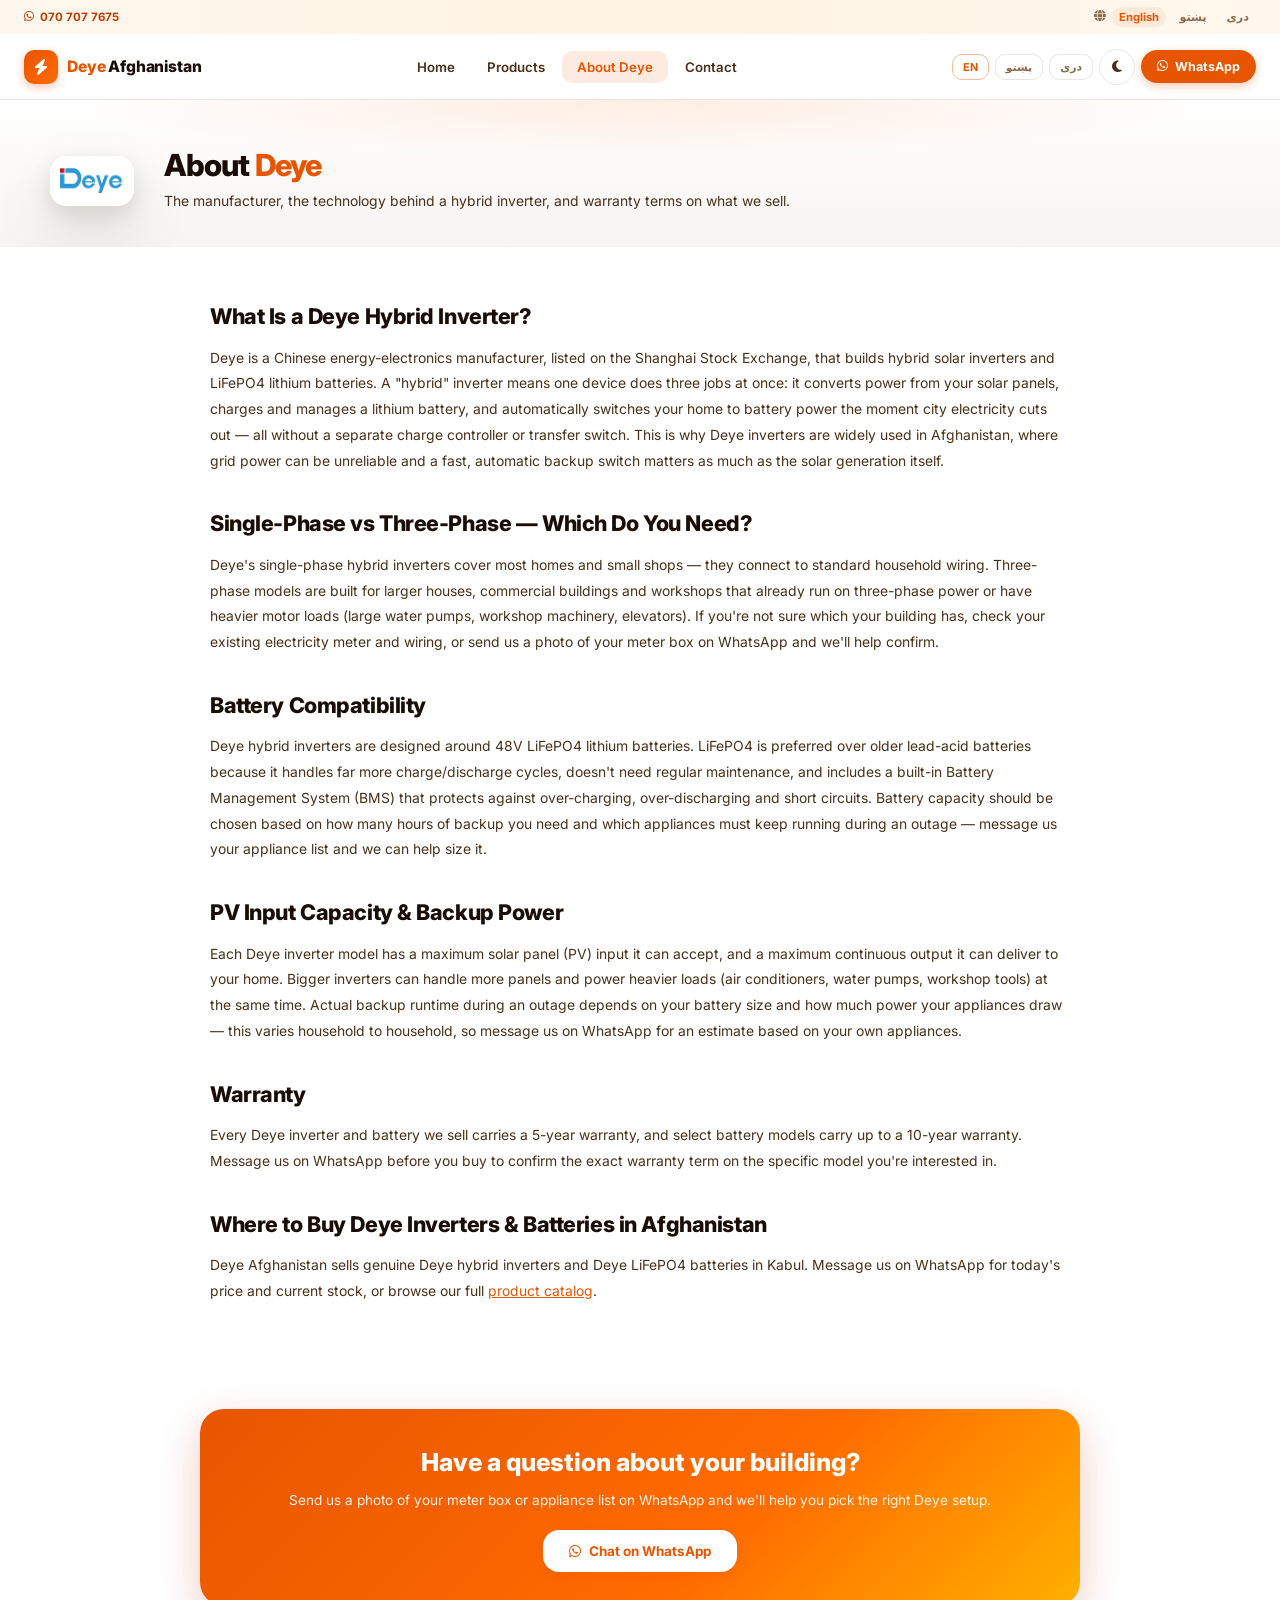
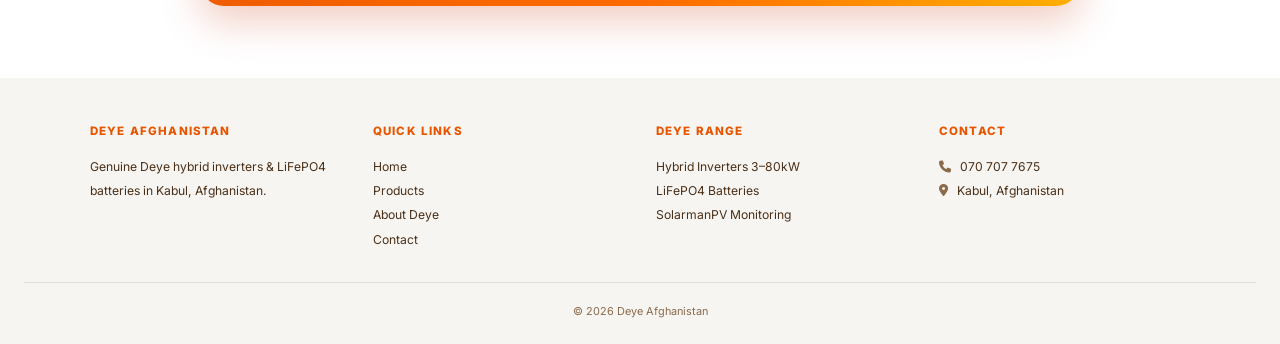
==== about.html @ a9d296b4 "Build Deye Afghanistan: genuine Deye inverters & batteries, Kabul Standalone single-brand site, own " ====
<!DOCTYPE html>
<html lang="en" dir="ltr">
<head>
  <meta charset="UTF-8">
  <meta name="viewport" content="width=device-width, initial-scale=1.0, viewport-fit=cover">
  <title>About Deye — Hybrid Inverters &amp; LiFePO4 Batteries | Deye Afghanistan</title>
  <meta name="description" content="What a Deye hybrid inverter is, single-phase vs three-phase, battery compatibility, and warranty terms for Deye products sold in Afghanistan.">
  <meta name="theme-color" content="#e85500">
  <link rel="icon" href="favicon.svg" type="image/svg+xml">
  <link rel="preconnect" href="https://fonts.googleapis.com">
  <link rel="preconnect" href="https://fonts.gstatic.com" crossorigin>
  <link href="https://fonts.googleapis.com/css2?family=Inter:opsz,wght@14..32,300..900&family=Vazirmatn:wght@400;600;700;800&display=swap" rel="stylesheet">
  <link rel="stylesheet" href="https://cdnjs.cloudflare.com/ajax/libs/font-awesome/6.5.1/css/all.min.css">
  <link rel="stylesheet" href="style.css">
  <meta property="og:type" content="website">
  <meta property="og:site_name" content="Deye Afghanistan">
  <meta property="og:title" content="About Deye — Hybrid Inverters &amp; LiFePO4 Batteries | Deye Afghanistan">
</head>
<body>

<div class="topbar">
  <a href="https://wa.me/93707077675" target="_blank" rel="noopener"><i class="fab fa-whatsapp"></i> 070 707 7675</a>
  <div class="top-langs" aria-label="Language">
    <i class="fas fa-globe"></i>
    <button class="tl-btn" data-lang="en" onclick="setLang('en')">English</button>
    <button class="tl-btn" data-lang="ps" onclick="setLang('ps')">پښتو</button>
    <button class="tl-btn" data-lang="fa" onclick="setLang('fa')">دری</button>
  </div>
</div>

<nav id="mainNav">
  <a href="index.html" class="navlogo" aria-label="Deye Afghanistan — Home">
    <span class="mark"><i class="fas fa-bolt"></i></span>
    <b><span>Deye</span> Afghanistan</b>
  </a>
  <ul class="nav-links" id="menu">
    <li><a href="index.html" data-i18n="navHome">Home</a></li>
    <li><a href="products.html" data-i18n="navProducts">Products</a></li>
    <li><a href="about.html" class="active" data-i18n="navAbout">About Deye</a></li>
    <li><a href="contact.html" data-i18n="navContact">Contact</a></li>
  </ul>
  <div class="nav-right">
    <button class="lang-btn" data-lang="en" onclick="setLang('en')">EN</button>
    <button class="lang-btn" data-lang="ps" onclick="setLang('ps')">پښتو</button>
    <button class="lang-btn" data-lang="fa" onclick="setLang('fa')">دری</button>
    <button class="theme-btn" onclick="toggleTheme()"><i class="fas fa-moon" id="themeIcon"></i></button>
    <button class="wa-btn" onclick="window.open('https://wa.me/93707077675','_blank')"><i class="fab fa-whatsapp"></i> <span data-i18n="whatsapp">WhatsApp</span></button>
    <button class="hamburger" id="hamburger" onclick="toggleMobileMenu()" aria-label="Menu"><span></span><span></span><span></span></button>
  </div>
</nav>

<div class="mobile-menu" id="mobileMenu">
  <a class="mm-link" href="index.html" data-i18n="navHome">Home</a>
  <a class="mm-link" href="products.html" data-i18n="navProducts">Products</a>
  <a class="mm-link active" href="about.html" data-i18n="navAbout">About Deye</a>
  <a class="mm-link" href="contact.html" data-i18n="navContact">Contact</a>
  <div class="mm-bottom">
    <div class="mm-langs">
      <button class="mm-lang-btn" onclick="setLang('en');toggleMobileMenu()">EN</button>
      <button class="mm-lang-btn" onclick="setLang('ps');toggleMobileMenu()">پښتو</button>
      <button class="mm-lang-btn" onclick="setLang('fa');toggleMobileMenu()">دری</button>
    </div>
    <button class="mm-wa-btn" onclick="window.open('https://wa.me/93707077675','_blank')"><i class="fab fa-whatsapp"></i> <span data-i18n="whatsappUs">WhatsApp Us</span></button>
  </div>
</div>

<div class="hero compact">
  <div class="hero-inner" dir="ltr">
    <div class="hero-logo"><img src="logos/deye.png" alt="Deye"></div>
    <div class="hero-info">
      <h1>About <em>Deye</em></h1>
      <p>The manufacturer, the technology behind a hybrid inverter, and warranty terms on what we sell.</p>
    </div>
  </div>
  <div class="hero-gap"></div>
</div>

<div class="section">
  <div class="info-wrap">

    <div class="lang-block active" id="abEn" lang="en" dir="ltr">
      <h2>What Is a Deye Hybrid Inverter?</h2>
      <p>Deye is a Chinese energy-electronics manufacturer, listed on the Shanghai Stock Exchange, that builds hybrid solar inverters and LiFePO4 lithium batteries. A "hybrid" inverter means one device does three jobs at once: it converts power from your solar panels, charges and manages a lithium battery, and automatically switches your home to battery power the moment city electricity cuts out — all without a separate charge controller or transfer switch. This is why Deye inverters are widely used in Afghanistan, where grid power can be unreliable and a fast, automatic backup switch matters as much as the solar generation itself.</p>

      <h2>Single-Phase vs Three-Phase — Which Do You Need?</h2>
      <p>Deye's single-phase hybrid inverters cover most homes and small shops — they connect to standard household wiring. Three-phase models are built for larger houses, commercial buildings and workshops that already run on three-phase power or have heavier motor loads (large water pumps, workshop machinery, elevators). If you're not sure which your building has, check your existing electricity meter and wiring, or send us a photo of your meter box on WhatsApp and we'll help confirm.</p>

      <h2>Battery Compatibility</h2>
      <p>Deye hybrid inverters are designed around 48V LiFePO4 lithium batteries. LiFePO4 is preferred over older lead-acid batteries because it handles far more charge/discharge cycles, doesn't need regular maintenance, and includes a built-in Battery Management System (BMS) that protects against over-charging, over-discharging and short circuits. Battery capacity should be chosen based on how many hours of backup you need and which appliances must keep running during an outage — message us your appliance list and we can help size it.</p>

      <h2>PV Input Capacity &amp; Backup Power</h2>
      <p>Each Deye inverter model has a maximum solar panel (PV) input it can accept, and a maximum continuous output it can deliver to your home. Bigger inverters can handle more panels and power heavier loads (air conditioners, water pumps, workshop tools) at the same time. Actual backup runtime during an outage depends on your battery size and how much power your appliances draw — this varies household to household, so message us on WhatsApp for an estimate based on your own appliances.</p>

      <h2>Warranty</h2>
      <p>Every Deye inverter and battery we sell carries a 5-year warranty, and select battery models carry up to a 10-year warranty. Message us on WhatsApp before you buy to confirm the exact warranty term on the specific model you're interested in.</p>

      <h2>Where to Buy Deye Inverters &amp; Batteries in Afghanistan</h2>
      <p>Deye Afghanistan sells genuine Deye hybrid inverters and Deye LiFePO4 batteries in Kabul. Message us on WhatsApp for today's price and current stock, or browse our full <a href="products.html">product catalog</a>.</p>
    </div>

    <div class="lang-block" id="abPs" lang="ps" dir="rtl">
      <h2>Deye هایبرید انورټر څه شی دی؟</h2>
      <p>Deye یو چینایي انرژۍ-الکترونیک تولیدونکی دی چې د شانګهای سټاک ایکسچینج کې لیست شوی او هایبرید لمریز انورټرونه او LiFePO4 لیتیم بیټرۍ جوړوي. "هایبرید" انورټر پدې معنی چې یوه وسیله په یو وخت کې درې کارونه ترسره کوي: ستاسو د لمریزو پنلونو انرژي بدلوي، لیتیم بیټرۍ چارج او مدیریت کوي، او کله چې د ښار برېښنا قطع شي، ستاسو کور په یوه شیبه کې د بیټرۍ برېښنا ته اړوي. ځکه همدې لپاره Deye انورټرونه په افغانستان کې پراخه کارول کیږي.</p>

      <h2>یو فاز یا درې فاز — کوم یو تاسو ته پکار دی؟</h2>
      <p>د Deye یو فاز هایبرید انورټرونه ډیری کورونه او کوچني دوکانونه پوښي — دا د معمول کورني سیم کشۍ سره نښلي. درې فاز ماډلونه د لویو کورونو، سوداګریزو ودانیو او ورکشاپونو لپاره جوړ شوي چې دمخه یې درې فاز برېښنا لري یا درانه موټور بار لري. که تاسو ډاډه نه یاست، زموږ سره د میتر بکس عکس په واټس اپ کې واستوئ.</p>

      <h2>د بیټرۍ همغږي</h2>
      <p>د Deye هایبرید انورټرونه د 48V LiFePO4 لیتیم بیټریو په اساس ډیزاین شوي. LiFePO4 د زاړه لاسي-اسید بیټریو په پرتله غوره ګڼل کیږي ځکه چې دا خورا ډیر چارج/ډس چارج سایکلونه زغمي، منظمې ساتنې ته اړتیا نه لري، او دننه BMS لري. د بیټرۍ ظرفیت ستاسو د اړتیا وړ بیک اپ ساعتونو پر بنسټ ټاکل کیږي — خپل د وسایلو لیست موږ ته واستوئ ترڅو مرسته وکړو.</p>

      <h2>د PV دننوت ظرفیت او د بیک اپ برېښنا</h2>
      <p>هر Deye انورټر ماډل یو اعظمي لمریز پنل دننوت لري چې منلی شي، او یو اعظمي دوامداره تولید چې کولی شي ستاسو کور ته ورسوي. د بندښت پر مهال د بیک اپ اصلي موده ستاسو د بیټرۍ اندازې پورې اړه لري — دا هره کورنۍ ته توپیر لري، نو زموږ سره په واټس اپ کې اټکل لپاره اړیکه ونیسئ.</p>

      <h2>ضمانت</h2>
      <p>هر Deye انورټر او بیټرۍ چې موږ یې پلورو ۵ کلن ضمانت لري، او د ځینو بیټرۍ ماډلونو ضمانت تر ۱۰ کلونو پورې رسیږي. د اخیستلو دمخه د دقیقو شرایطو لپاره موږ ته په واټس اپ کې پیغام راولېږئ.</p>

      <h2>په افغانستان کې د Deye انورټرونه او بیټرۍ چیرته پیرودل کیږي</h2>
      <p>Deye افغانستان په کابل کې اصلي Deye هایبرید انورټرونه او Deye LiFePO4 بیټرۍ پلوري. د نننۍ ورځې د بیې لپاره موږ ته په واټس اپ کې پیغام راولېږئ، یا زموږ بشپړ <a href="products.html">د محصولاتو کتالوګ</a> وګورئ.</p>
    </div>

    <div class="lang-block" id="abFa" lang="fa" dir="rtl">
      <h2>انورتر هایبرید Deye چیست؟</h2>
      <p>Deye یک تولیدکننده انرژی-الکترونیک چینایی است که در بورس اوراق بهادار شانگهای ثبت شده و انورترهای هایبرید سولری و بطری‌های لیتیوم LiFePO4 تولید می‌کند. انورتر "هایبرید" یعنی یک دستگاه در آن واحد سه کار انجام می‌دهد: انرژی پنل‌های سولری شما را تبدیل می‌کند، بطری لیتیوم را شارژ و مدیریت می‌کند، و به محض قطع برق شهری، خانه شما را به صورت خودکار به برق بطری وصل می‌کند. به همین دلیل انورترهای Deye در افغانستان به طور گسترده استفاده می‌شوند.</p>

      <h2>تک فاز یا سه فاز — کدام را نیاز دارید؟</h2>
      <p>انورترهای هایبرید تک فاز Deye بیشتر خانه‌ها و دکان‌های کوچک را پوشش می‌دهند. مدل‌های سه فاز برای خانه‌های بزرگ‌تر، ساختمان‌های تجاری و ورکشاپ‌هایی ساخته شده‌اند که از قبل برق سه فاز دارند یا بار موتوری سنگین‌تر دارند. اگر مطمئن نیستید، عکس جعبه میتر خود را در واتساپ برای ما بفرستید.</p>

      <h2>سازگاری با بطری</h2>
      <p>انورترهای هایبرید Deye بر اساس بطری‌های لیتیوم LiFePO4 با ولتاژ 48V طراحی شده‌اند. LiFePO4 نسبت به بطری‌های قدیمی سربی-اسیدی ترجیح داده می‌شود زیرا سایکل‌های شارژ/دشارژ بسیار بیشتری را تحمل می‌کند، به نگهداری منظم نیاز ندارد، و دارای BMS داخلی است. ظرفیت بطری بر اساس تعداد ساعات بکاپ مورد نیاز شما انتخاب می‌شود — لیست وسایل خود را برای ما بفرستید تا کمک کنیم.</p>

      <h2>ظرفیت ورودی PV و برق بکاپ</h2>
      <p>هر مدل انورتر Deye یک حداکثر ورودی پنل سولری دارد که می‌تواند بپذیرد، و یک حداکثر خروجی دوامدار که می‌تواند به خانه شما تحویل دهد. مدت واقعی بکاپ در زمان قطعی برق به اندازه بطری شما بستگی دارد — این از خانه‌ای به خانه دیگر فرق می‌کند، پس برای تخمین در واتساپ با ما تماس بگیرید.</p>

      <h2>ضمانت</h2>
      <p>هر انورتر و بطری Deye که می‌فروشیم ۵ سال ضمانت دارد، و برخی مدل‌های بطری تا ۱۰ سال ضمانت دارند. پیش از خرید برای شرایط دقیق در واتساپ پیام بدهید.</p>

      <h2>انورتر و بطری Deye را در افغانستان از کجا بخریم</h2>
      <p>Deye افغانستان انورترهای هایبرید اصلی Deye و بطری‌های لیتیوم Deye LiFePO4 را در کابل می‌فروشد. برای قیمت امروز در واتساپ برای ما پیام بدهید، یا <a href="products.html">کاتالوگ کامل محصولات</a> را مشاهده کنید.</p>
    </div>

  </div>
</div>

<div class="section" data-reveal>
  <div class="cta-band" dir="ltr">
    <h2>Have a question about your building?</h2>
    <p>Send us a photo of your meter box or appliance list on WhatsApp and we'll help you pick the right Deye setup.</p>
    <button class="btn" onclick="window.open('https://wa.me/93707077675','_blank')"><i class="fab fa-whatsapp"></i> <span data-i18n="chatWhatsapp">Chat on WhatsApp</span></button>
  </div>
</div>

<footer>
  <div class="footer-content">
    <div class="footer-col">
      <h4>Deye Afghanistan</h4>
      <p>Genuine Deye hybrid inverters &amp; LiFePO4 batteries in Kabul, Afghanistan.</p>
    </div>
    <div class="footer-col">
      <h4 data-i18n="footerQuick">Quick Links</h4>
      <a href="index.html" data-i18n="navHome">Home</a>
      <a href="products.html" data-i18n="navProducts">Products</a>
      <a href="about.html" data-i18n="navAbout">About Deye</a>
      <a href="contact.html" data-i18n="navContact">Contact</a>
    </div>
    <div class="footer-col">
      <h4 data-i18n="footerRange">Deye Range</h4>
      <p>Hybrid Inverters 3–80kW</p>
      <p>LiFePO4 Batteries</p>
      <p>SolarmanPV Monitoring</p>
    </div>
    <div class="footer-col">
      <h4 data-i18n="footerContact">Contact</h4>
      <p><a href="tel:+93707077675"><i class="fas fa-phone"></i> 070 707 7675</a></p>
      <p><i class="fas fa-location-dot"></i> Kabul, Afghanistan</p>
    </div>
  </div>
  <hr>
  <div class="copyright">© 2026 Deye Afghanistan</div>
</footer>

<script src="script.js"></script>
<script>
(function(){
  var blocks = { en: 'abEn', ps: 'abPs', fa: 'abFa' };
  function showLang(l){ Object.keys(blocks).forEach(function(k){ var el=document.getElementById(blocks[k]); if(el) el.classList.toggle('active', k===l); }); }
  showLang(localStorage.getItem('lang') || 'en');
  var orig = window.setLang;
  window.setLang = function(l){ orig(l); showLang(l); };
})();
</script>
</body>
</html>
---- style.css ----
/* ============================================================
   DEYE AFGHANISTAN — style.css
   Single-brand storefront: hero, category tiles, product grid +
   detail modal, FAQ, WhatsApp-first contact, dark mode, RTL (PS/FA).
   ============================================================ */

*, *::before, *::after { margin: 0; padding: 0; box-sizing: border-box; }
html { scroll-behavior: smooth; overflow-x: hidden; font-size: 16px; }
body { overflow-x: hidden; }

:root {
  --brand: #e85500;
  --brand-dark: #c23a00;
  --sun: #ff6b00;
  --gold: #ffb000;

  --bg: #ffffff;
  --bg2: #f7f5f2;
  --bg-nav: rgba(255,255,255,0.92);
  --bg-topbar: linear-gradient(90deg,#fff8ee,#fff3e2,#fff8ee);

  --text: #1a0d05;
  --text-2: #4a3018;
  --text-muted: #8a6a4a;

  --card-bg: #ffffff;
  --border: rgba(30,15,0,0.10);
  --shadow: 0 1px 2px rgba(30,15,0,0.03), 0 10px 28px rgba(30,15,0,0.07);
  --shadow-h: 0 8px 20px rgba(30,15,0,0.10), 0 26px 60px rgba(30,15,0,0.13);

  --r-sm: 10px; --r-md: 16px; --r-lg: 24px; --r-pill: 100px;
  --ease: cubic-bezier(0.22,1,0.36,1);
  --spring: cubic-bezier(0.34,1.56,0.64,1);
  --font: 'Inter', -apple-system, 'SF Pro Display', system-ui, sans-serif;
  --font-rtl: 'Vazirmatn', 'Noto Sans Arabic', system-ui, sans-serif;
}
[data-theme="dark"] {
  --bg: #150a05; --bg2: #1d0f08;
  --bg-nav: rgba(15,7,3,0.86);
  --bg-topbar: linear-gradient(90deg,#1a0d05,#241205,#1a0d05);
  --text: #fbeee0; --text-2: #e6be95; --text-muted: #a97a4c;
  --card-bg: rgba(38,20,10,0.75);
  --border: rgba(255,170,70,0.16);
  --shadow: 0 1px 2px rgba(0,0,0,0.30), 0 12px 34px rgba(0,0,0,0.44);
  --shadow-h: 0 10px 24px rgba(0,0,0,0.34), 0 30px 70px rgba(0,0,0,0.5);
}

body {
  font-family: var(--font);
  background: var(--bg); color: var(--text);
  line-height: 1.6;
  -webkit-font-smoothing: antialiased;
  transition: background .3s var(--ease), color .3s var(--ease);
}
body[dir="rtl"] { font-family: var(--font-rtl); direction: rtl; text-align: right; }
img { max-width: 100%; display: block; }
a { color: inherit; }
button { font-family: inherit; }

/* ── TOPBAR ── */
.topbar {
  display: flex; align-items: center; justify-content: space-between;
  padding: 7px 24px; background: var(--bg-topbar);
  font-size: .72rem; font-weight: 700;
}
.topbar a { text-decoration: none; color: var(--brand-dark); display: flex; align-items: center; gap: 6px; }
[data-theme="dark"] .topbar a { color: var(--gold); }
.top-langs { display: flex; align-items: center; gap: 6px; color: var(--text-muted); }
.tl-btn { background: none; border: none; cursor: pointer; font-size: .7rem; font-weight: 700; color: var(--text-muted); padding: 3px 7px; border-radius: var(--r-sm); }
.tl-btn.active, .tl-btn:hover { color: var(--brand); background: rgba(232,85,0,.08); }
[data-theme="dark"] .tl-btn.active, [data-theme="dark"] .tl-btn:hover { color: var(--gold); }

/* ── NAV ── */
nav {
  position: sticky; top: 0; z-index: 900;
  display: flex; align-items: center; gap: 14px;
  padding: 0 24px; height: 66px;
  background: var(--bg-nav);
  backdrop-filter: blur(16px) saturate(1.3);
  border-bottom: 1px solid var(--border);
}
.navlogo { display: flex; align-items: center; gap: 9px; text-decoration: none; flex-shrink: 0; }
.navlogo .mark {
  width: 34px; height: 34px; border-radius: var(--r-sm);
  background: linear-gradient(135deg, var(--brand), var(--sun));
  display: flex; align-items: center; justify-content: center;
  color: #fff; font-size: 1rem;
  box-shadow: 0 3px 10px rgba(232,85,0,.32);
}
.navlogo b { font-size: .98rem; font-weight: 800; color: var(--text); white-space: nowrap; letter-spacing: -.01em; }
.navlogo b span { color: var(--brand); }
[data-theme="dark"] .navlogo b span { color: var(--gold); }

.nav-links { display: flex; align-items: center; gap: 2px; list-style: none; margin: 0 auto; }
.nav-links a { padding: 8px 15px; border-radius: var(--r-sm); font-size: .83rem; font-weight: 600; color: var(--text-2); text-decoration: none; transition: color .18s, background .18s; }
.nav-links a:hover { color: var(--brand); background: rgba(232,85,0,.08); }
.nav-links a.active { color: var(--brand); background: rgba(232,85,0,.12); }
[data-theme="dark"] .nav-links a:hover, [data-theme="dark"] .nav-links a.active { color: var(--gold); }

.nav-right { display: flex; align-items: center; gap: 6px; flex-shrink: 0; }
.lang-btn { padding: 5px 10px; border-radius: var(--r-sm); font-size: .68rem; font-weight: 700; border: 1px solid var(--border); background: transparent; color: var(--text-muted); cursor: pointer; }
.lang-btn:hover, .lang-btn.active { color: var(--brand); border-color: rgba(232,85,0,.4); }
[data-theme="dark"] .lang-btn:hover, [data-theme="dark"] .lang-btn.active { color: var(--gold); }
.theme-btn { width: 36px; height: 36px; border-radius: 50%; border: 1px solid var(--border); background: transparent; color: var(--text-2); cursor: pointer; display: flex; align-items: center; justify-content: center; }
.wa-btn { display: flex; align-items: center; gap: 7px; padding: 9px 16px; border-radius: var(--r-pill); border: none; background: var(--brand); color: #fff; font-size: .78rem; font-weight: 700; cursor: pointer; box-shadow: 0 3px 10px rgba(232,85,0,.3); }
.wa-btn:hover { background: var(--brand-dark); }
.hamburger { display: none; flex-direction: column; gap: 4px; width: 36px; height: 36px; border: none; background: none; cursor: pointer; align-items: center; justify-content: center; }
.hamburger span { width: 20px; height: 2px; background: var(--text); border-radius: 2px; transition: all .25s var(--ease); }
.hamburger.open span:nth-child(1) { transform: translateY(6px) rotate(45deg); }
.hamburger.open span:nth-child(2) { opacity: 0; }
.hamburger.open span:nth-child(3) { transform: translateY(-6px) rotate(-45deg); }

.mobile-menu {
  display: none; position: fixed; inset: 66px 0 0 0; z-index: 890;
  background: var(--bg); padding: 26px 24px; flex-direction: column; gap: 4px;
  transform: translateY(-12px); opacity: 0; pointer-events: none;
  transition: all .28s var(--ease); overflow-y: auto;
}
.mobile-menu.open { transform: translateY(0); opacity: 1; pointer-events: auto; }
.mm-link { display: flex; justify-content: space-between; align-items: center; padding: 15px 4px; font-size: 1.05rem; font-weight: 700; color: var(--text); text-decoration: none; border-bottom: 1px solid var(--border); }
.mm-link.active { color: var(--brand); }
.mm-bottom { margin-top: 24px; display: flex; flex-direction: column; gap: 12px; }
.mm-langs { display: flex; gap: 8px; }
.mm-lang-btn { flex: 1; padding: 12px; border-radius: var(--r-sm); border: 1px solid var(--border); background: transparent; color: var(--text-2); font-weight: 700; cursor: pointer; }
.mm-wa-btn { display: flex; align-items: center; justify-content: center; gap: 8px; padding: 15px; border-radius: var(--r-md); border: none; background: var(--brand); color: #fff; font-weight: 700; font-size: .92rem; cursor: pointer; }

@media(max-width: 860px) {
  .nav-links, .nav-right .lang-btn, .nav-right .wa-btn span { display: none; }
  .hamburger { display: flex; }
  .mobile-menu { display: flex; }
  .wa-btn { padding: 9px 12px; }
}

/* ── HERO ── */
.hero {
  padding: 44px 24px 8px; position: relative; overflow: hidden;
  background: linear-gradient(180deg, var(--bg) 0%, var(--bg2) 100%);
}
.hero::before {
  content: ''; position: absolute; inset: 0; pointer-events: none;
  background: radial-gradient(ellipse 70% 60% at 50% 0%, rgba(255,110,10,.12), transparent 65%);
}
.hero-inner { max-width: 1180px; margin: 0 auto; position: relative; z-index: 1; display: flex; align-items: center; gap: 30px; flex-wrap: wrap; }
.hero-logo { width: 110px; height: 66px; background: #fff; border-radius: var(--r-md); display: flex; align-items: center; justify-content: center; padding: 10px; box-shadow: var(--shadow-h); flex-shrink: 0; }
.hero-info { flex: 1; min-width: 260px; }
.eyebrow { display: inline-flex; align-items: center; gap: 6px; font-size: .62rem; font-weight: 800; letter-spacing: .16em; text-transform: uppercase; color: var(--sun); margin-bottom: 10px; }
.hero-info h1 { font-size: clamp(1.7rem,3.6vw,2.5rem); font-weight: 800; letter-spacing: -.03em; line-height: 1.14; margin-bottom: 10px; }
.hero-info h1 em { color: var(--brand); font-style: normal; }
[data-theme="dark"] .hero-info h1 em { color: var(--gold); }
.hero-info p { font-size: .87rem; color: var(--text-2); line-height: 1.75; max-width: 640px; margin-bottom: 18px; }
.tags { display: flex; gap: 6px; flex-wrap: wrap; margin-bottom: 20px; }
.tag { background: rgba(232,85,0,.1); border: 1px solid rgba(232,85,0,.26); color: var(--brand); font-size: .61rem; font-weight: 700; padding: 4px 11px; border-radius: var(--r-pill); }
[data-theme="dark"] .tag { color: var(--gold); background: rgba(232,85,0,.16); }
.cta-row { display: flex; gap: 10px; flex-wrap: wrap; }

.stats { max-width: 1180px; margin: 26px auto 0; display: grid; grid-template-columns: repeat(auto-fit,minmax(110px,1fr)); gap: 10px; position: relative; z-index: 1; }
.stat { background: var(--card-bg); border: 1px solid var(--border); border-radius: var(--r-md); padding: 16px 8px; text-align: center; box-shadow: var(--shadow); }
.stat .n { font-size: 1.4rem; font-weight: 800; color: var(--brand); letter-spacing: -.03em; }
[data-theme="dark"] .stat .n { color: var(--gold); }
.stat .l { font-size: .6rem; color: var(--text-muted); font-weight: 600; }
.hero-gap { height: 34px; }

.hero.compact { padding-bottom: 0; }
.hero.compact .hero-inner { padding-top: 4px; }
.hero.compact .hero-info h1 { font-size: clamp(1.4rem,3vw,1.9rem); margin-bottom: 6px; }
.hero.compact .hero-info p { margin-bottom: 0; }
.hero.compact .hero-logo { width: 84px; height: 50px; }

@media(max-width: 640px) {
  .hero-inner { flex-direction: column; align-items: flex-start; }
  .stats { grid-template-columns: 1fr 1fr; }
}

/* ── BUTTONS ── */
.btn { display: inline-flex; align-items: center; gap: 8px; padding: 13px 26px; border-radius: var(--r-md); border: none; cursor: pointer; font-size: .84rem; font-weight: 700; background: var(--brand); color: #fff; box-shadow: 0 3px 10px rgba(232,85,0,.26); transition: background .2s, transform .2s; text-decoration: none; }
.btn:hover { background: var(--brand-dark); transform: translateY(-2px); }
.btn.outline { background: rgba(232,85,0,.08); border: 1.5px solid rgba(232,85,0,.42); color: var(--brand); box-shadow: none; }
[data-theme="dark"] .btn.outline { color: var(--gold); background: rgba(232,85,0,.12); }
.btn.outline:hover { background: rgba(232,85,0,.18); }

/* ── SECTIONS ── */
.section { max-width: 1180px; margin: 0 auto; padding: 52px 24px; }
.section.tight { padding-top: 0; }
.section-head { text-align: center; max-width: 640px; margin: 0 auto 30px; }
.section-label { display: block; font-size: .62rem; font-weight: 800; letter-spacing: .18em; text-transform: uppercase; color: var(--sun); margin-bottom: 9px; }
.section-title { font-size: clamp(1.45rem,3.2vw,2.1rem); font-weight: 800; letter-spacing: -.03em; margin-bottom: 12px; }
.section-divider { width: 52px; height: 2.5px; margin: 0 auto; background: linear-gradient(90deg,transparent,var(--sun),var(--gold),transparent); border-radius: 3px; }

/* ── CATEGORY TILES ── */
.cats { display: grid; grid-template-columns: repeat(auto-fit,minmax(230px,1fr)); gap: 16px; }
.cat-card { display: flex; flex-direction: column; gap: 10px; background: var(--card-bg); border: 1px solid var(--border); border-radius: var(--r-lg); padding: 22px 20px; text-decoration: none; box-shadow: var(--shadow); transition: transform .3s var(--ease), box-shadow .3s var(--ease); }
.cat-card:hover { transform: translateY(-5px); box-shadow: var(--shadow-h); }
.cat-icon { width: 46px; height: 46px; border-radius: var(--r-sm); display: flex; align-items: center; justify-content: center; background: linear-gradient(135deg,var(--brand),var(--sun)); color: #fff; font-size: 1.05rem; }
.cat-card h3 { font-size: 1rem; font-weight: 800; }
.cat-card p { font-size: .78rem; color: var(--text-2); line-height: 1.6; flex: 1; }
.cat-count { font-size: .66rem; font-weight: 700; color: var(--text-muted); }
.cat-go { font-size: .74rem; font-weight: 700; color: var(--brand); display: inline-flex; align-items: center; gap: 5px; }
[data-theme="dark"] .cat-go { color: var(--gold); }

/* ── WHY DEYE ── */
.why-grid { max-width: 1000px; margin: 0 auto; display: grid; grid-template-columns: repeat(3,1fr); gap: 16px; }
@media(max-width: 760px) { .why-grid { grid-template-columns: repeat(2,1fr); } }
@media(max-width: 480px) { .why-grid { grid-template-columns: 1fr; } }
.why-card { background: var(--card-bg); border: 1px solid var(--border); border-radius: var(--r-lg); padding: 22px 20px; box-shadow: var(--shadow); }
.why-card i { width: 40px; height: 40px; border-radius: var(--r-sm); margin-bottom: 12px; display: flex; align-items: center; justify-content: center; background: rgba(232,85,0,.1); color: var(--brand); }
[data-theme="dark"] .why-card i { background: rgba(232,85,0,.18); color: var(--gold); }
.why-card h3 { font-size: .92rem; font-weight: 800; margin-bottom: 6px; }
.why-card p { font-size: .78rem; color: var(--text-2); line-height: 1.65; }

/* ── PRODUCT GRID + CARDS ── */
.cat-head { grid-column: 1 / -1; display: flex; align-items: center; gap: 12px; margin: 30px 0 6px; }
.cat-head:first-child { margin-top: 0; }
.cat-head span { font-size: .68rem; font-weight: 800; letter-spacing: .1em; text-transform: uppercase; color: var(--text-muted); white-space: nowrap; }
.cat-head::after { content: ''; flex: 1; height: 1px; background: var(--border); }

.prod-grid { display: grid; grid-template-columns: repeat(3,1fr); gap: 18px; }
@media(max-width: 900px) { .prod-grid { grid-template-columns: repeat(2,1fr); } }
@media(max-width: 560px) { .prod-grid { grid-template-columns: 1fr; } }

.pc { display: flex; flex-direction: column; background: var(--card-bg); border: 1px solid var(--border); border-radius: var(--r-lg); overflow: hidden; box-shadow: var(--shadow); transition: transform .3s var(--ease), box-shadow .3s var(--ease); }
.pc:hover { transform: translateY(-5px); box-shadow: var(--shadow-h); }
.pc-img { height: 190px; background: #fff; border: none; padding: 16px; width: 100%; cursor: pointer; display: flex; align-items: center; justify-content: center; }
.pc-img img { max-width: 100%; max-height: 100%; object-fit: contain; }
.pc-body { padding: 16px; display: flex; flex-direction: column; flex: 1; gap: 9px; }
.pc-meta { display: flex; align-items: center; justify-content: space-between; font-size: .6rem; font-weight: 800; letter-spacing: .08em; text-transform: uppercase; color: var(--text-muted); }
.pc-body h3 { font-size: .92rem; font-weight: 800; line-height: 1.35; }
.pc-title-btn { background: none; border: none; text-align: left; cursor: pointer; color: var(--text); font-family: inherit; padding: 0; }
body[dir="rtl"] .pc-title-btn { text-align: right; }
.pc-btn { margin-top: auto; width: 100%; padding: 11px; border: none; border-radius: var(--r-pill); background: var(--brand); color: #fff; font-size: .78rem; font-weight: 700; cursor: pointer; display: flex; align-items: center; justify-content: center; gap: 7px; }
.pc-btn:hover { background: var(--brand-dark); }

/* ── POPULAR PICKS (home) reuses .pc card, narrower grid ── */
.pop-grid { display: grid; grid-template-columns: repeat(auto-fit,minmax(240px,1fr)); gap: 18px; max-width: 700px; margin: 0 auto; }

/* ── PRODUCT DETAIL MODAL ── */
.pm-overlay { position: fixed; inset: 0; z-index: 2000; background: rgba(10,5,0,.55); backdrop-filter: blur(3px); display: flex; align-items: flex-end; justify-content: center; }
@media(min-width: 640px) { .pm-overlay { align-items: center; } }
.pm-sheet { background: var(--bg); width: 100%; max-width: 640px; max-height: 90vh; overflow-y: auto; border-radius: var(--r-lg) var(--r-lg) 0 0; position: relative; padding: 26px 22px 30px; }
@media(min-width: 640px) { .pm-sheet { border-radius: var(--r-lg); } }
.pm-close { position: absolute; top: 14px; right: 14px; width: 34px; height: 34px; border-radius: 50%; border: none; background: var(--bg2); color: var(--text); font-size: 1rem; cursor: pointer; }
body[dir="rtl"] .pm-close { right: auto; left: 14px; }
.pm-img { background: #fff; border-radius: var(--r-md); padding: 20px; margin-bottom: 18px; display: flex; align-items: center; justify-content: center; max-height: 260px; }
.pm-img img { max-width: 100%; max-height: 220px; object-fit: contain; }
.pm-meta { font-size: .62rem; font-weight: 800; letter-spacing: .08em; text-transform: uppercase; color: var(--text-muted); margin-bottom: 8px; }
.pm-sheet h3 { font-size: 1.25rem; font-weight: 800; margin-bottom: 10px; letter-spacing: -.01em; }
.pm-desc { font-size: .85rem; color: var(--text-2); line-height: 1.7; margin-bottom: 16px; }
.pm-facts { display: grid; grid-template-columns: repeat(auto-fit,minmax(130px,1fr)); gap: 10px; margin-bottom: 16px; }
.pm-fact { background: var(--bg2); border-radius: var(--r-sm); padding: 10px 12px; }
.pm-fact-label { display: block; font-size: .6rem; font-weight: 700; color: var(--text-muted); text-transform: uppercase; letter-spacing: .05em; margin-bottom: 3px; }
.pm-fact-value { font-size: .82rem; font-weight: 700; }
.pm-h { font-size: .78rem; font-weight: 800; text-transform: uppercase; letter-spacing: .06em; color: var(--text-muted); margin: 16px 0 8px; }
.pm-list { padding-inline-start: 18px; }
.pm-list li { font-size: .82rem; color: var(--text-2); line-height: 1.7; }
.pc-specs { display: flex; flex-wrap: wrap; gap: 6px; margin-top: 4px; }
.pc-spec { font-size: .68rem; font-weight: 700; background: var(--bg2); border: 1px solid var(--border); padding: 4px 10px; border-radius: var(--r-pill); color: var(--text-2); }
.pm-wa { margin-top: 18px; }
.pm-link { display: block; text-align: center; margin-top: 10px; font-size: .76rem; font-weight: 700; color: var(--brand); text-decoration: none; }
[data-theme="dark"] .pm-link { color: var(--gold); }

/* ── FILTER TABS + SEARCH (products page) ── */
.ftabs { display: flex; gap: 8px; flex-wrap: wrap; justify-content: center; margin-bottom: 26px; }
.ftab { display: inline-flex; align-items: center; gap: 6px; padding: 8px 18px; border-radius: var(--r-pill); cursor: pointer; font-size: .74rem; font-weight: 700; border: 1.5px solid var(--border); background: var(--card-bg); color: var(--text-muted); box-shadow: var(--shadow); transition: all .22s; }
.ftab:hover { color: var(--text-2); border-color: rgba(232,85,0,.34); }
.ftab.active { background: linear-gradient(135deg,var(--brand),var(--sun)); border-color: var(--sun); color: #fff; }
.search-wrap { max-width: 420px; margin: 0 auto 26px; position: relative; }
.search-wrap i { position: absolute; left: 16px; top: 50%; transform: translateY(-50%); color: var(--text-muted); font-size: .8rem; }
body[dir="rtl"] .search-wrap i { left: auto; right: 16px; }
.search-wrap input { width: 100%; padding: 12px 16px 12px 40px; border-radius: var(--r-pill); border: 1.5px solid var(--border); background: var(--card-bg); color: var(--text); font-family: inherit; font-size: .82rem; }
body[dir="rtl"] .search-wrap input { padding: 12px 40px 12px 16px; }
.search-wrap input:focus { outline: 2px solid var(--brand); outline-offset: 1px; }
.empty-note { text-align: center; font-size: .82rem; color: var(--text-muted); padding: 30px 0; grid-column: 1 / -1; }

/* ── TRUST STRIP ── */
.trust { max-width: 1000px; margin: 0 auto; padding: 20px 24px; background: var(--card-bg); border: 1px solid var(--border); border-radius: var(--r-lg); box-shadow: var(--shadow); display: flex; flex-wrap: wrap; align-items: center; justify-content: center; gap: 22px; text-align: center; }
.trust-item { display: flex; align-items: center; gap: 9px; font-size: .78rem; font-weight: 700; color: var(--text-2); }
.trust-item i { color: var(--brand); }
[data-theme="dark"] .trust-item i { color: var(--gold); }

/* ── FAQ ── */
.faq-list { display: flex; flex-direction: column; gap: 10px; }
.faq-item { background: var(--card-bg); border: 1px solid var(--border); border-radius: var(--r-md); padding: 15px 18px; box-shadow: var(--shadow); }
.faq-item summary { font-size: .88rem; font-weight: 700; cursor: pointer; list-style: none; display: flex; justify-content: space-between; align-items: center; gap: 10px; }
.faq-item summary::-webkit-details-marker { display: none; }
.faq-item summary::after { content: '+'; font-size: 1.1rem; color: var(--brand); flex-shrink: 0; transition: transform .2s; }
[data-theme="dark"] .faq-item summary::after { color: var(--gold); }
.faq-item[open] summary::after { transform: rotate(45deg); }
.faq-item[open] summary { margin-bottom: 8px; }
.faq-a { font-size: .83rem; line-height: 1.75; color: var(--text-2); }

/* ── LONG-FORM INFO (about page) ── */
.info-wrap { max-width: 860px; margin: 0 auto; }
.info-wrap h2 { font-size: clamp(1.1rem,2.4vw,1.35rem); font-weight: 800; letter-spacing: -.02em; margin: 32px 0 12px; }
.info-wrap h2:first-of-type { margin-top: 0; }
.info-wrap p { font-size: .87rem; line-height: 1.85; color: var(--text-2); }
.info-wrap a { color: var(--brand); }
[data-theme="dark"] .info-wrap a { color: var(--gold); }
.lang-block { display: none; }
.lang-block.active { display: block; }

/* ── CTA BAND ── */
.cta-band { max-width: 880px; margin: 0 auto; padding: 34px 28px; background: linear-gradient(135deg,var(--brand),var(--sun) 60%,var(--gold)); border-radius: var(--r-lg); text-align: center; color: #fff; box-shadow: 0 14px 40px rgba(196,51,0,.26); }
.cta-band h2 { font-size: clamp(1.2rem,2.6vw,1.55rem); font-weight: 800; margin-bottom: 8px; }
.cta-band p { font-size: .85rem; opacity: .92; margin-bottom: 18px; }
.cta-band .btn { background: #fff; color: var(--brand); }
.cta-band .btn:hover { background: #fff4ec; }

/* ── CONTACT: info cards + WhatsApp-compose "form" ── */
.info-cards { display: grid; grid-template-columns: repeat(auto-fit,minmax(200px,1fr)); gap: 16px; margin-bottom: 40px; }
.info-card { background: var(--card-bg); border: 1px solid var(--border); border-radius: var(--r-lg); padding: 24px 20px; text-align: center; text-decoration: none; box-shadow: var(--shadow); transition: transform .25s var(--ease); }
.info-card:hover { transform: translateY(-4px); }
.info-card i { font-size: 1.3rem; color: var(--brand); margin-bottom: 12px; }
[data-theme="dark"] .info-card i { color: var(--gold); }
.info-card h3 { font-size: .9rem; font-weight: 800; margin-bottom: 6px; }
.info-card p { font-size: .78rem; color: var(--text-2); }

.wa-form { max-width: 560px; margin: 0 auto; background: var(--card-bg); border: 1px solid var(--border); border-radius: var(--r-lg); padding: 30px 26px; box-shadow: var(--shadow); }
.wa-form h2 { font-size: 1.15rem; font-weight: 800; margin-bottom: 6px; }
.wa-form > p { font-size: .8rem; color: var(--text-muted); margin-bottom: 22px; }
.form-group { margin-bottom: 16px; }
.form-group label { display: block; font-size: .78rem; font-weight: 700; margin-bottom: 6px; }
.form-group input, .form-group textarea, .form-group select {
  width: 100%; padding: 12px 14px; border-radius: var(--r-sm); border: 1.5px solid var(--border);
  background: var(--bg); color: var(--text); font-family: inherit; font-size: .84rem;
}
.form-group input:focus, .form-group textarea:focus, .form-group select:focus { outline: 2px solid var(--brand); outline-offset: 1px; }
.form-note { font-size: .72rem; color: var(--text-muted); margin-top: 4px; }
.wa-form .btn { width: 100%; justify-content: center; margin-top: 6px; }

/* ── FOOTER ── */
footer { background: var(--bg2); padding: 44px 24px 24px; margin-top: 20px; }
.footer-content { max-width: 1100px; margin: 0 auto; display: grid; grid-template-columns: repeat(auto-fit,minmax(170px,1fr)); gap: 32px; margin-bottom: 30px; }
.footer-col h4 { font-size: .72rem; font-weight: 800; color: var(--brand); letter-spacing: .1em; text-transform: uppercase; margin-bottom: 14px; }
[data-theme="dark"] .footer-col h4 { color: var(--gold); }
.footer-col p, .footer-col a { font-size: .76rem; color: var(--text-2); line-height: 2; display: block; text-decoration: none; }
.footer-col a:hover { color: var(--brand); }
[data-theme="dark"] .footer-col a:hover { color: var(--gold); }
.footer-col i { margin-right: 6px; color: var(--text-muted); }
body[dir="rtl"] .footer-col i { margin-right: 0; margin-left: 6px; }
footer hr { border: none; height: 1px; background: var(--border); margin: 20px 0; }
.copyright { font-size: .68rem; text-align: center; color: var(--text-muted); }

/* ── SCROLL REVEAL ── */
[data-reveal] { opacity: 0; transform: translateY(28px); transition: opacity .7s var(--ease), transform .7s var(--ease); }
[data-reveal].in { opacity: 1; transform: translateY(0); }
@media(prefers-reduced-motion: reduce) { [data-reveal] { opacity: 1 !important; transform: none !important; } }

@media(max-width: 640px) {
  .section { padding: 38px 20px; }
  .trust { gap: 16px; padding: 18px 20px; }
  .cta-band { padding: 28px 20px; }
}
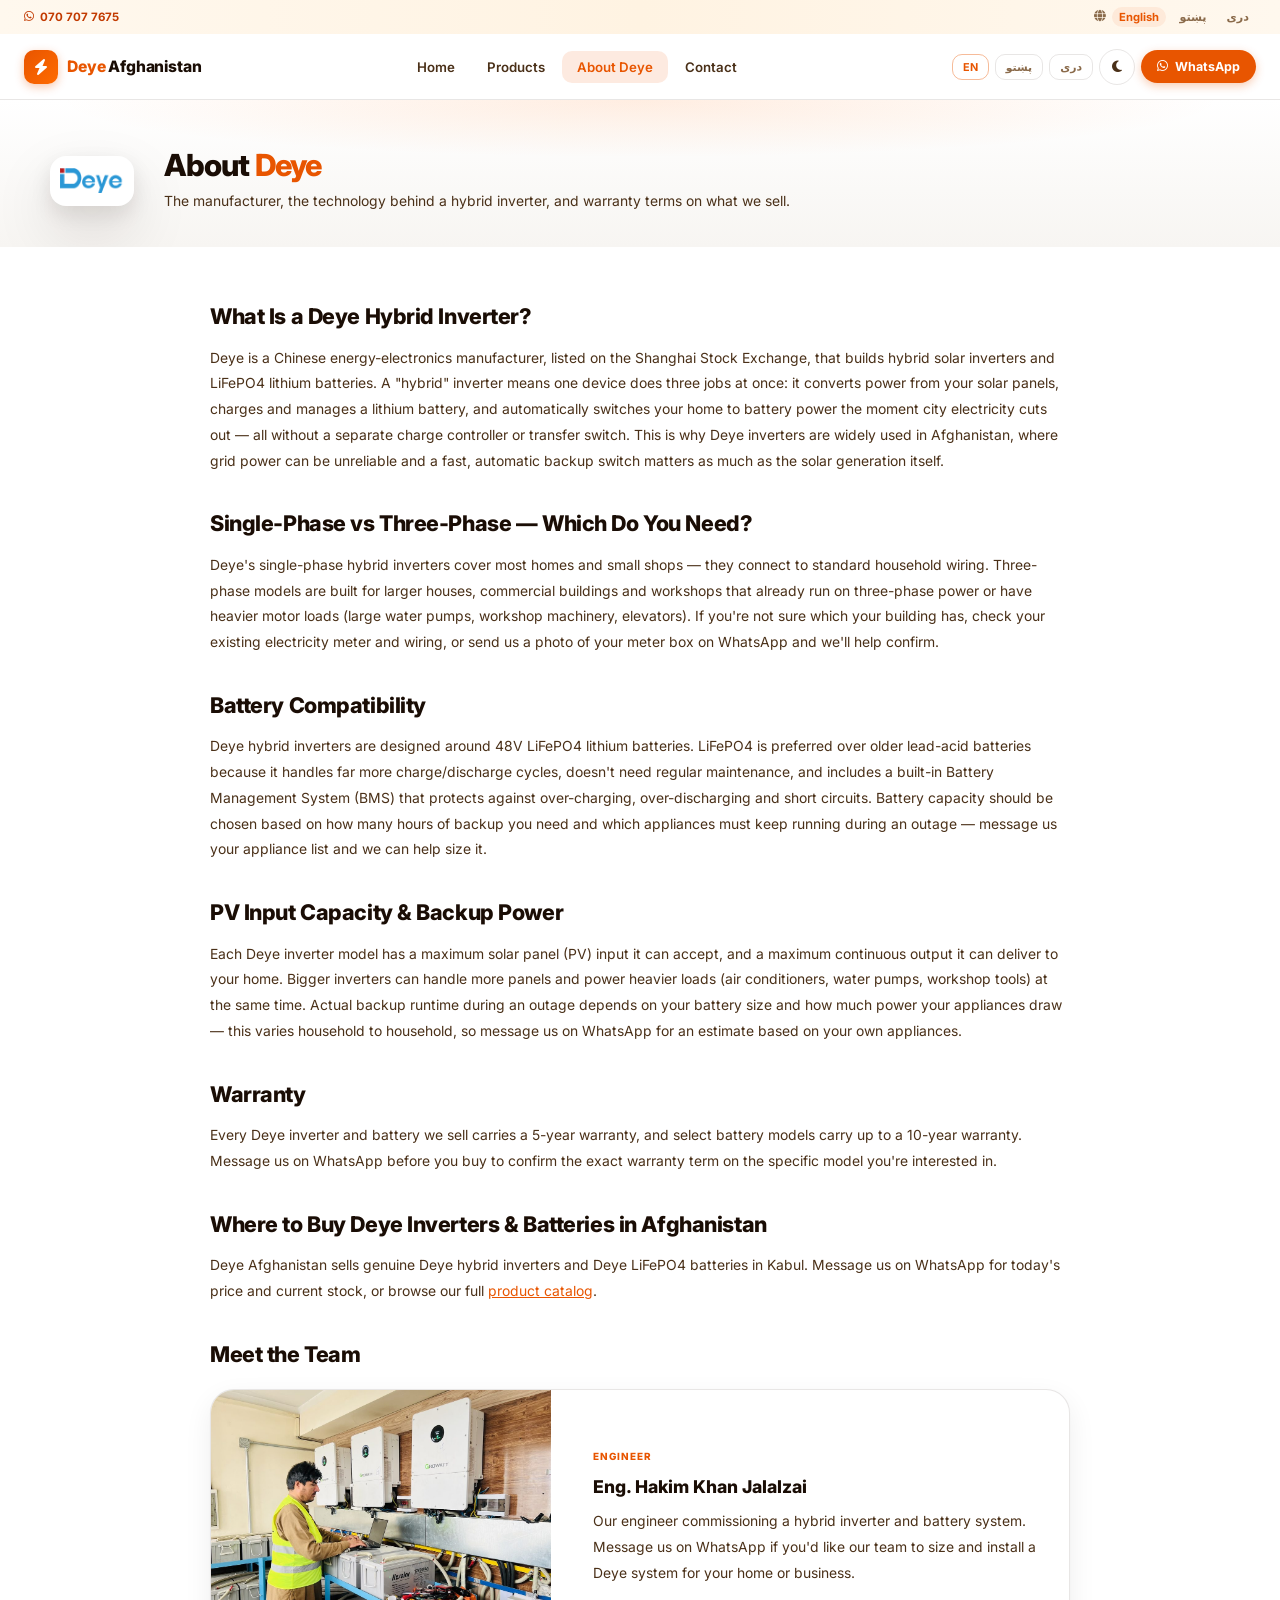
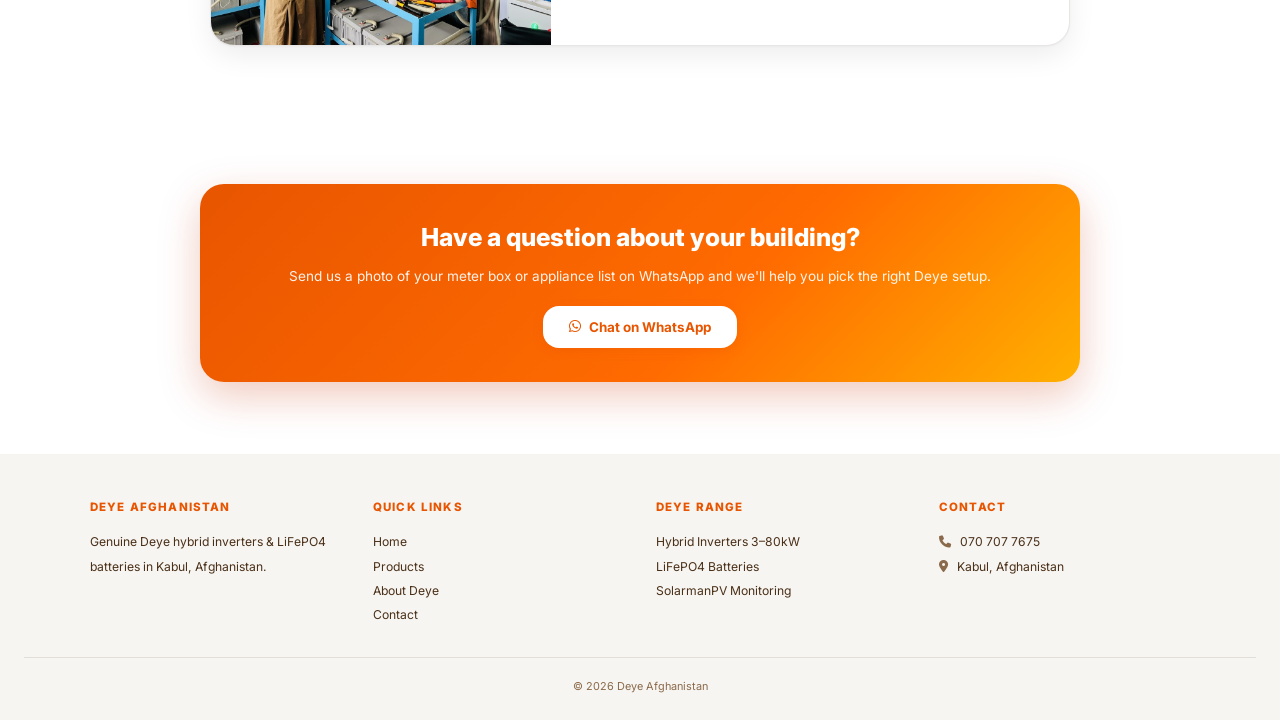
==== commit 05095344: "Add Meet the Team section with Eng. Hakim Khan Jalalzai Photo stripped of EXIF/GPS metadata before p" ====
--- a/about.html
+++ b/about.html
@@ -96,6 +96,16 @@
 
       <h2>Where to Buy Deye Inverters &amp; Batteries in Afghanistan</h2>
       <p>Deye Afghanistan sells genuine Deye hybrid inverters and Deye LiFePO4 batteries in Kabul. Message us on WhatsApp for today's price and current stock, or browse our full <a href="products.html">product catalog</a>.</p>
+
+      <h2>Meet the Team</h2>
+      <div class="team-card">
+        <img src="team/hakim-khan-jalalzai.jpg" alt="Eng. Hakim Khan Jalalzai at work on an inverter and battery installation" loading="lazy">
+        <div class="team-card-body">
+          <span class="team-role">Engineer</span>
+          <h3>Eng. Hakim Khan Jalalzai</h3>
+          <p>Our engineer commissioning a hybrid inverter and battery system. Message us on WhatsApp if you'd like our team to size and install a Deye system for your home or business.</p>
+        </div>
+      </div>
     </div>
 
     <div class="lang-block" id="abPs" lang="ps" dir="rtl">
@@ -116,6 +126,16 @@
 
       <h2>په افغانستان کې د Deye انورټرونه او بیټرۍ چیرته پیرودل کیږي</h2>
       <p>Deye افغانستان په کابل کې اصلي Deye هایبرید انورټرونه او Deye LiFePO4 بیټرۍ پلوري. د نننۍ ورځې د بیې لپاره موږ ته په واټس اپ کې پیغام راولېږئ، یا زموږ بشپړ <a href="products.html">د محصولاتو کتالوګ</a> وګورئ.</p>
+
+      <h2>زموږ ټیم سره وپیژنئ</h2>
+      <div class="team-card">
+        <img src="team/hakim-khan-jalalzai.jpg" alt="انجنیر حکیم خان جلالزی د انورټر او بیټرۍ نصب پر مهال" loading="lazy">
+        <div class="team-card-body">
+          <span class="team-role">انجنیر</span>
+          <h3>انجنیر حکیم خان جلالزی</h3>
+          <p>زموږ انجنیر د هایبرید انورټر او بیټرۍ سیسټم نصبوي. که تاسو غواړئ زموږ ټیم ستاسو کور یا سوداګرۍ لپاره د Deye سیسټم اندازه او نصب کړي، موږ ته په واټس اپ کې پیغام راولېږئ.</p>
+        </div>
+      </div>
     </div>
 
     <div class="lang-block" id="abFa" lang="fa" dir="rtl">
@@ -136,6 +156,16 @@
 
       <h2>انورتر و بطری Deye را در افغانستان از کجا بخریم</h2>
       <p>Deye افغانستان انورترهای هایبرید اصلی Deye و بطری‌های لیتیوم Deye LiFePO4 را در کابل می‌فروشد. برای قیمت امروز در واتساپ برای ما پیام بدهید، یا <a href="products.html">کاتالوگ کامل محصولات</a> را مشاهده کنید.</p>
+
+      <h2>با تیم ما آشنا شوید</h2>
+      <div class="team-card">
+        <img src="team/hakim-khan-jalalzai.jpg" alt="مهندس حکیم خان جلالزی در حال نصب انورتر و بطری" loading="lazy">
+        <div class="team-card-body">
+          <span class="team-role">مهندس</span>
+          <h3>مهندس حکیم خان جلالزی</h3>
+          <p>مهندس ما در حال راه‌اندازی یک سیستم انورتر هایبرید و بطری. اگر می‌خواهید تیم ما یک سیستم Deye برای خانه یا کسب‌وکار شما اندازه‌گیری و نصب کند، در واتساپ برای ما پیام بدهید.</p>
+        </div>
+      </div>
     </div>
 
   </div>
--- a/style.css
+++ b/style.css
@@ -287,6 +287,19 @@
 .faq-item[open] summary { margin-bottom: 8px; }
 .faq-a { font-size: .83rem; line-height: 1.75; color: var(--text-2); }
 
+/* ── TEAM CARD (about page) ── */
+.team-card {
+  display: flex; flex-wrap: wrap; gap: 20px; align-items: stretch;
+  background: var(--card-bg); border: 1px solid var(--border); border-radius: var(--r-lg);
+  overflow: hidden; box-shadow: var(--shadow); margin: 18px 0 34px;
+}
+.team-card img { width: 100%; max-width: 340px; object-fit: cover; flex: 1 1 300px; min-height: 220px; }
+.team-card-body { padding: 20px 22px; flex: 2 1 260px; display: flex; flex-direction: column; justify-content: center; }
+.team-role { display: inline-block; font-size: .62rem; font-weight: 800; letter-spacing: .1em; text-transform: uppercase; color: var(--brand); margin-bottom: 8px; }
+[data-theme="dark"] .team-role { color: var(--gold); }
+.team-card-body h3 { font-size: 1.1rem; font-weight: 800; margin-bottom: 8px; }
+.team-card-body p { font-size: .85rem; color: var(--text-2); line-height: 1.7; }
+
 /* ── LONG-FORM INFO (about page) ── */
 .info-wrap { max-width: 860px; margin: 0 auto; }
 .info-wrap h2 { font-size: clamp(1.1rem,2.4vw,1.35rem); font-weight: 800; letter-spacing: -.02em; margin: 32px 0 12px; }
